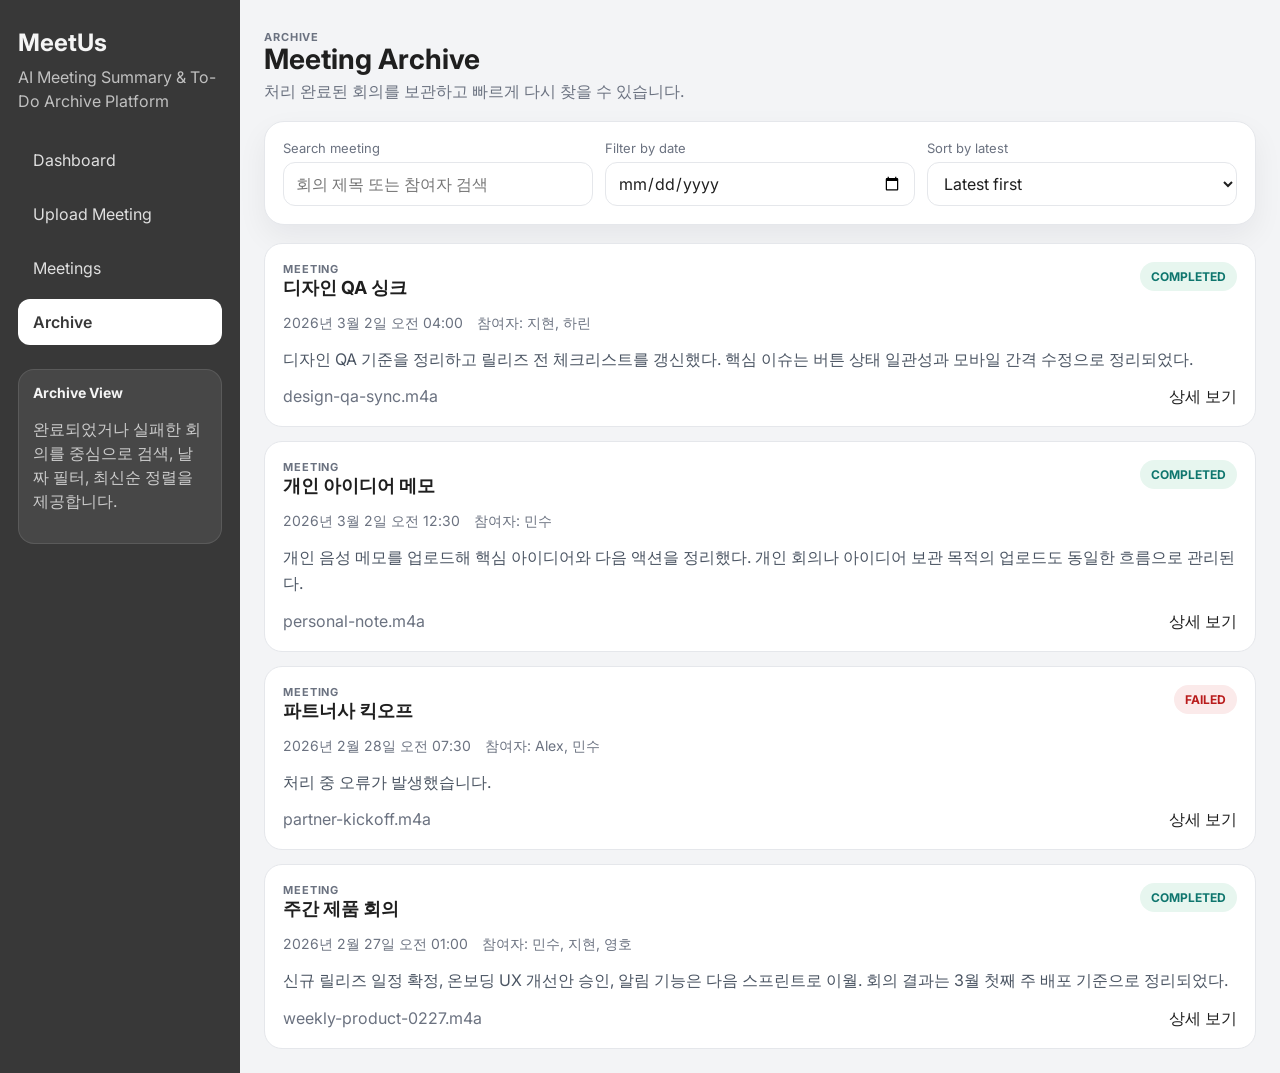
==== frontend/archive.html @ 0cb3de85 "중간 저장" ====
<!doctype html>
<html lang="ko">
  <head>
    <meta charset="UTF-8" />
    <meta name="viewport" content="width=device-width, initial-scale=1.0" />
    <title>MeetUs - Archive</title>
    <link rel="preconnect" href="https://fonts.googleapis.com" />
    <link rel="preconnect" href="https://fonts.gstatic.com" crossorigin />
    <link href="https://fonts.googleapis.com/css2?family=Inter:wght@400;500;600;700&display=swap" rel="stylesheet" />
    <link rel="stylesheet" href="./assets/styles.css" />
  </head>
  <body>
    <main class="app-shell">
      <aside class="sidebar">
        <div class="brand-block">
          <h1>MeetUs</h1>
          <p>AI Meeting Summary &amp; To-Do Archive Platform</p>
        </div>
        <nav class="nav-group">
          <a class="nav-item" href="./dashboard.html">Dashboard</a>
          <a class="nav-item" href="./upload.html">Upload Meeting</a>
          <a class="nav-item" href="./index.html">Meetings</a>
          <a class="nav-item active" href="./archive.html">Archive</a>
        </nav>
        <div class="sidebar-card">
          <h3>Archive View</h3>
          <p>완료되었거나 실패한 회의를 중심으로 검색, 날짜 필터, 최신순 정렬을 제공합니다.</p>
        </div>
      </aside>

      <section class="content-shell">
        <header class="topbar">
          <div class="page-title">
            <p class="eyebrow">Archive</p>
            <h2>Meeting Archive</h2>
            <p>처리 완료된 회의를 보관하고 빠르게 다시 찾을 수 있습니다.</p>
          </div>
        </header>

        <section class="card">
          <div class="filters">
            <div class="field">
              <label for="search-input">Search meeting</label>
              <input id="search-input" type="search" placeholder="회의 제목 또는 참여자 검색" />
            </div>
            <div class="field">
              <label for="date-filter">Filter by date</label>
              <input id="date-filter" type="date" />
            </div>
            <div class="field">
              <label for="sort-filter">Sort by latest</label>
              <select id="sort-filter">
                <option value="date-desc">Latest first</option>
                <option value="date-asc">Oldest first</option>
              </select>
            </div>
          </div>
        </section>

        <section id="archive-list" class="meeting-list"></section>
        <p id="empty-state" class="empty-state hidden">Archive에 표시할 회의가 없습니다.</p>
      </section>
    </main>

    <script type="module" src="./pages/archivePage.js"></script>
  </body>
</html>
---- frontend/assets/styles.css ----
:root {
  --bg: #f3f4f6;
  --surface: #ffffff;
  --surface-subtle: #f8f8f8;
  --text: #f5f5f5;
  --text-strong: #1f1f1f;
  --text-muted: #6b7280;
  --line: #e5e7eb;
  --brand: #383838;
  --brand-soft: #525252;
  --shadow: 0 12px 30px rgba(17, 24, 39, 0.06);
}

* {
  box-sizing: border-box;
}

html,
body {
  margin: 0;
  min-height: 100%;
  background: var(--bg);
  color: var(--text-strong);
  font-family: Inter, sans-serif;
}

a {
  color: inherit;
  text-decoration: none;
}

button,
input,
select {
  font: inherit;
}

.app-shell {
  display: grid;
  grid-template-columns: 240px minmax(0, 1fr);
  min-height: 100vh;
}

.sidebar {
  background: var(--brand);
  color: var(--text);
  padding: 28px 18px;
  display: flex;
  flex-direction: column;
  gap: 24px;
}

.brand-block h1 {
  margin: 0;
  font-size: 24px;
  font-weight: 700;
}

.brand-block p {
  margin: 8px 0 0;
  color: rgba(245, 245, 245, 0.72);
  line-height: 1.5;
}

.nav-group {
  display: grid;
  gap: 8px;
}

.nav-item {
  display: flex;
  align-items: center;
  gap: 10px;
  padding: 12px 14px;
  border-radius: 12px;
  color: rgba(255, 255, 255, 0.84);
  border: 1px solid transparent;
}

.nav-item:hover {
  background: rgba(255, 255, 255, 0.08);
}

.nav-item.active {
  background: #ffffff;
  color: var(--brand);
  font-weight: 600;
}

.sidebar-card {
  padding: 14px;
  border-radius: 16px;
  background: rgba(255, 255, 255, 0.08);
  border: 1px solid rgba(255, 255, 255, 0.1);
}

.sidebar-card h3 {
  margin: 0 0 8px;
  font-size: 14px;
}

.sidebar-card p,
.sidebar-card li {
  color: rgba(255, 255, 255, 0.72);
  line-height: 1.5;
}

.sidebar-card ul {
  margin: 0;
  padding-left: 18px;
}

.content-shell {
  display: grid;
  gap: 18px;
  padding: 24px;
}

.topbar {
  display: flex;
  align-items: center;
  justify-content: space-between;
  gap: 12px;
}

.page-title h2 {
  margin: 0;
  font-size: 28px;
  line-height: 1.1;
}

.page-title p {
  margin: 6px 0 0;
  color: var(--text-muted);
}

.topbar-actions {
  display: flex;
  align-items: center;
  gap: 10px;
}

.btn {
  border: 1px solid var(--line);
  background: var(--surface);
  color: var(--text-strong);
  border-radius: 12px;
  padding: 10px 14px;
  cursor: pointer;
}

.btn:hover {
  border-color: #d1d5db;
}

.btn-primary {
  background: var(--brand);
  color: #ffffff;
  border-color: var(--brand);
}

.btn-primary:hover {
  background: var(--brand-soft);
}

.grid-two {
  display: grid;
  grid-template-columns: 1.2fr 0.8fr;
  gap: 18px;
}

.grid-three {
  display: grid;
  grid-template-columns: repeat(3, minmax(0, 1fr));
  gap: 18px;
}

.card {
  background: var(--surface);
  border: 1px solid var(--line);
  border-radius: 20px;
  box-shadow: var(--shadow);
  padding: 18px;
}

.card-head {
  display: flex;
  align-items: center;
  justify-content: space-between;
  gap: 12px;
  margin-bottom: 16px;
}

.card-head h3 {
  margin: 0;
  font-size: 18px;
}

.card-head p {
  margin: 4px 0 0;
  color: var(--text-muted);
}

.eyebrow {
  margin: 0 0 6px;
  color: var(--text-muted);
  font-size: 11px;
  font-weight: 700;
  letter-spacing: 0.08em;
  text-transform: uppercase;
}

.metrics-grid {
  display: grid;
  grid-template-columns: repeat(4, minmax(0, 1fr));
  gap: 12px;
}

.metric-card {
  background: var(--surface);
  border: 1px solid var(--line);
  border-radius: 18px;
  padding: 16px;
}

.metric-card strong {
  display: block;
  margin-top: 10px;
  font-size: 28px;
}

.muted {
  color: var(--text-muted);
}

.filters {
  display: flex;
  gap: 12px;
  flex-wrap: wrap;
}

.field {
  display: grid;
  gap: 6px;
  min-width: 0;
  flex: 1 1 0;
}

.field label {
  color: var(--text-muted);
  font-size: 13px;
}

.field input,
.field select {
  min-height: 44px;
  border: 1px solid var(--line);
  border-radius: 12px;
  background: var(--surface);
  padding: 10px 12px;
  color: var(--text-strong);
}

.meeting-list {
  display: grid;
  gap: 14px;
}

.meeting-card {
  display: grid;
  gap: 14px;
  padding: 18px;
  border: 1px solid var(--line);
  border-radius: 18px;
  background: var(--surface);
}

.meeting-card-head,
.meeting-card-foot,
.todo-item-head {
  display: flex;
  justify-content: space-between;
  align-items: flex-start;
  gap: 12px;
}

.meeting-card h3,
.meeting-card h4,
.todo-item h4 {
  margin: 0;
  font-size: 18px;
}

.meeting-card p {
  margin: 0;
}

.meeting-card-meta {
  display: flex;
  flex-wrap: wrap;
  gap: 14px;
  color: var(--text-muted);
  font-size: 14px;
}

.meeting-card-summary {
  line-height: 1.6;
  color: #4b5563;
  margin: 0;
}

.badge {
  display: inline-flex;
  align-items: center;
  border-radius: 999px;
  padding: 6px 10px;
  font-size: 12px;
  font-weight: 700;
  border: 1px solid transparent;
}

.stage-UPLOADED {
  background: #eceff3;
  color: #4b5563;
}

.stage-TRANSCRIBING {
  background: #eceff9;
  color: #334155;
}

.stage-SUMMARIZING {
  background: #f3efe8;
  color: #92400e;
}

.stage-COMPLETED {
  background: #e7f6ef;
  color: #0f766e;
}

.stage-FAILED {
  background: #fbeaea;
  color: #b91c1c;
}

.upload-zone {
  border: 1px dashed #c4c8cf;
  border-radius: 20px;
  background: var(--surface-subtle);
  padding: 24px;
}

.upload-zone.dragover {
  background: #eceff3;
}

.upload-form {
  display: grid;
  gap: 12px;
}

.upload-drop {
  margin-top: 12px;
  padding: 22px;
  border-radius: 16px;
  border: 1px solid var(--line);
  background: var(--surface);
  text-align: center;
}

.upload-actions,
.progress-meta,
.inline-actions {
  display: flex;
  gap: 10px;
  align-items: center;
}

.upload-actions {
  justify-content: center;
  margin-top: 12px;
}

.upload-progress {
  margin-top: 14px;
  padding: 16px;
  border: 1px solid var(--line);
  border-radius: 16px;
  background: var(--surface);
}

.progress-meta {
  justify-content: space-between;
}

.progress-wrap {
  width: 100%;
  height: 8px;
  margin-top: 10px;
  border-radius: 999px;
  background: #e5e7eb;
  overflow: hidden;
}

.progress-bar {
  height: 100%;
  width: 0;
  background: var(--brand);
  transition: width 0.2s ease;
}

.detail-layout {
  display: grid;
  grid-template-columns: 1.1fr 0.9fr;
  gap: 18px;
}

.transcript-box {
  display: grid;
  gap: 12px;
}

.transcript-item {
  border: 1px solid var(--line);
  border-radius: 16px;
  padding: 14px;
  background: var(--surface-subtle);
}

.transcript-item strong {
  display: block;
  margin-bottom: 8px;
  font-size: 14px;
}

.transcript-item p {
  margin: 0;
  line-height: 1.7;
  color: #4b5563;
}

.todo-group {
  display: grid;
  gap: 14px;
}

.todo-group-card {
  border: 1px solid var(--line);
  border-radius: 18px;
  padding: 14px;
  background: var(--surface-subtle);
}

.todo-group-card h4 {
  margin: 0 0 12px;
  font-size: 16px;
}

.todo-list {
  display: grid;
  gap: 10px;
}

.todo-item {
  border: 1px solid var(--line);
  border-radius: 14px;
  padding: 12px;
  background: var(--surface);
}

.todo-item p {
  margin: 8px 0 0;
  line-height: 1.6;
}

.summary-box {
  line-height: 1.7;
  color: #4b5563;
  white-space: pre-wrap;
}

.summary-actions {
  display: flex;
  gap: 10px;
  margin-top: 14px;
}

.empty-state {
  padding: 28px;
  border-radius: 16px;
  border: 1px dashed var(--line);
  background: var(--surface-subtle);
  text-align: center;
  color: var(--text-muted);
}

.hidden {
  display: none;
}

.mobile-topbar,
.mobile-overlay {
  display: none;
}

@media (max-width: 1080px) {
  .app-shell {
    grid-template-columns: 1fr;
  }

  .sidebar {
    min-height: auto;
    gap: 18px;
  }

  .grid-two,
  .grid-three,
  .detail-layout {
    grid-template-columns: 1fr;
  }

  .metrics-grid {
    grid-template-columns: repeat(2, minmax(0, 1fr));
  }
}

@media (max-width: 640px) {
  .content-shell {
    padding: 16px;
  }

  .topbar,
  .meeting-card-head,
  .meeting-card-foot,
  .summary-actions,
  .card-head {
    flex-direction: column;
    align-items: flex-start;
  }

  .metrics-grid {
    grid-template-columns: 1fr;
  }

  .upload-actions,
  .inline-actions {
    width: 100%;
    flex-direction: column;
  }

  .upload-actions .btn,
  .inline-actions .btn,
  .topbar-actions .btn {
    width: 100%;
  }
}
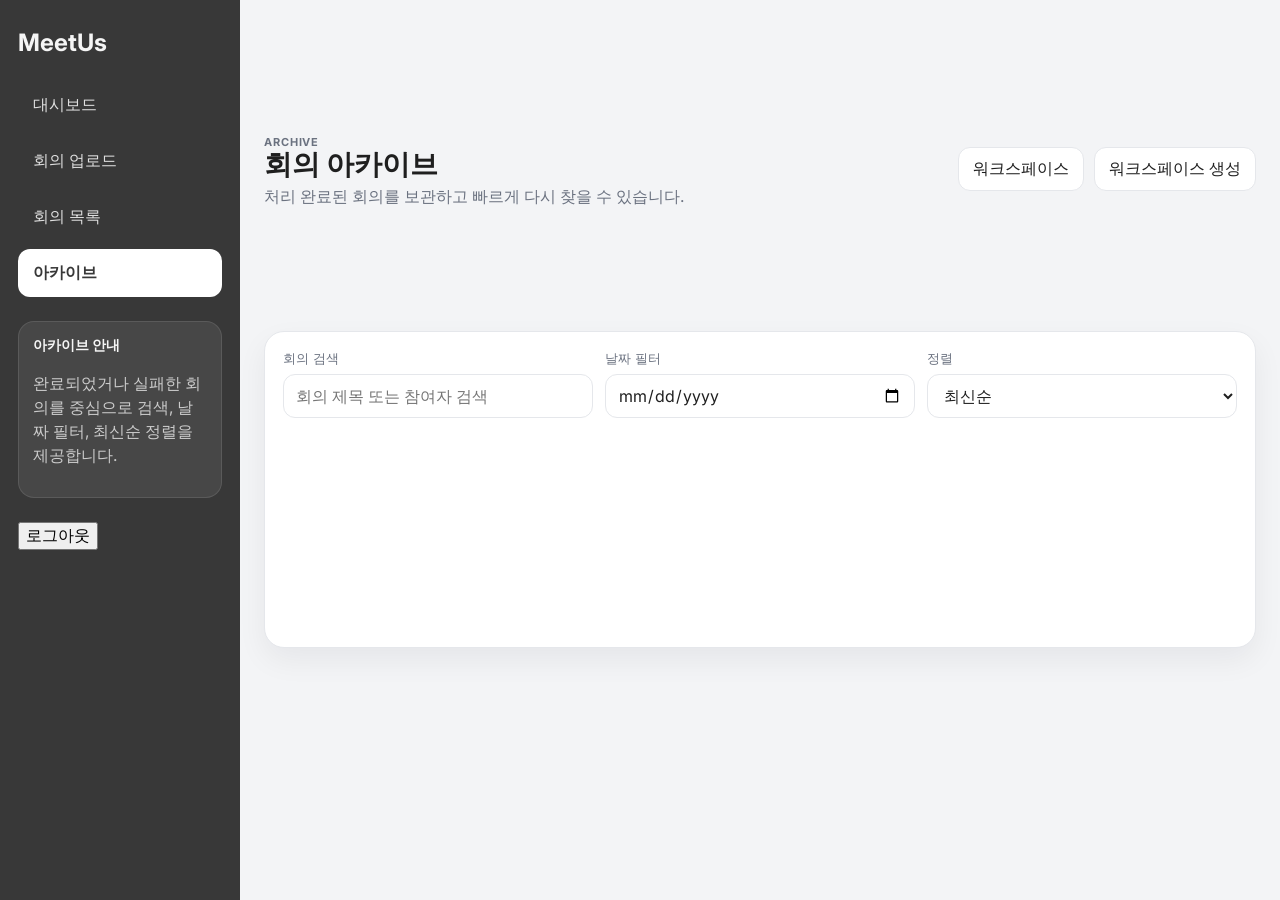
==== commit 4443d7d7: "프론트 수정" ====
--- a/frontend/archive.html
+++ b/frontend/archive.html
@@ -3,7 +3,7 @@
   <head>
     <meta charset="UTF-8" />
     <meta name="viewport" content="width=device-width, initial-scale=1.0" />
-    <title>MeetUs - Archive</title>
+    <title>MeetUs - 아카이브</title>
     <link rel="preconnect" href="https://fonts.googleapis.com" />
     <link rel="preconnect" href="https://fonts.gstatic.com" crossorigin />
     <link href="https://fonts.googleapis.com/css2?family=Inter:wght@400;500;600;700&display=swap" rel="stylesheet" />
@@ -14,17 +14,19 @@
       <aside class="sidebar">
         <div class="brand-block">
           <h1>MeetUs</h1>
-          <p>AI Meeting Summary &amp; To-Do Archive Platform</p>
         </div>
         <nav class="nav-group">
-          <a class="nav-item" href="./dashboard.html">Dashboard</a>
-          <a class="nav-item" href="./upload.html">Upload Meeting</a>
-          <a class="nav-item" href="./index.html">Meetings</a>
-          <a class="nav-item active" href="./archive.html">Archive</a>
+          <a class="nav-item" href="./dashboard.html">대시보드</a>
+          <a class="nav-item" href="./upload.html">회의 업로드</a>
+          <a class="nav-item" href="./index.html">회의 목록</a>
+          <a class="nav-item active" href="./archive.html">아카이브</a>
         </nav>
         <div class="sidebar-card">
-          <h3>Archive View</h3>
+          <h3>아카이브 안내</h3>
           <p>완료되었거나 실패한 회의를 중심으로 검색, 날짜 필터, 최신순 정렬을 제공합니다.</p>
+        </div>
+        <div class="sidebar-footer">
+          <button id="logout-btn" class="sidebar-logout-btn" type="button">로그아웃</button>
         </div>
       </aside>
 
@@ -32,36 +34,44 @@
         <header class="topbar">
           <div class="page-title">
             <p class="eyebrow">Archive</p>
-            <h2>Meeting Archive</h2>
+            <h2>회의 아카이브</h2>
             <p>처리 완료된 회의를 보관하고 빠르게 다시 찾을 수 있습니다.</p>
+          </div>
+          <div class="topbar-actions">
+            <span id="current-workspace" class="muted"></span>
+            <span id="current-user" class="muted"></span>
+            <a class="btn" href="./workspaces.html">워크스페이스</a>
+            <a class="btn" href="./workspaces.html?modal=create">워크스페이스 생성</a>
           </div>
         </header>
 
         <section class="card">
           <div class="filters">
             <div class="field">
-              <label for="search-input">Search meeting</label>
+              <label for="search-input">회의 검색</label>
               <input id="search-input" type="search" placeholder="회의 제목 또는 참여자 검색" />
             </div>
             <div class="field">
-              <label for="date-filter">Filter by date</label>
+              <label for="date-filter">날짜 필터</label>
               <input id="date-filter" type="date" />
             </div>
             <div class="field">
-              <label for="sort-filter">Sort by latest</label>
+              <label for="sort-filter">정렬</label>
               <select id="sort-filter">
-                <option value="date-desc">Latest first</option>
-                <option value="date-asc">Oldest first</option>
+                <option value="date-desc">최신순</option>
+                <option value="date-asc">오래된순</option>
               </select>
             </div>
           </div>
         </section>
 
         <section id="archive-list" class="meeting-list"></section>
+        <div id="archive-pagination" class="pagination hidden"></div>
         <p id="empty-state" class="empty-state hidden">Archive에 표시할 회의가 없습니다.</p>
       </section>
     </main>
 
+    <script src="./runtime-config.js"></script>
     <script type="module" src="./pages/archivePage.js"></script>
   </body>
 </html>
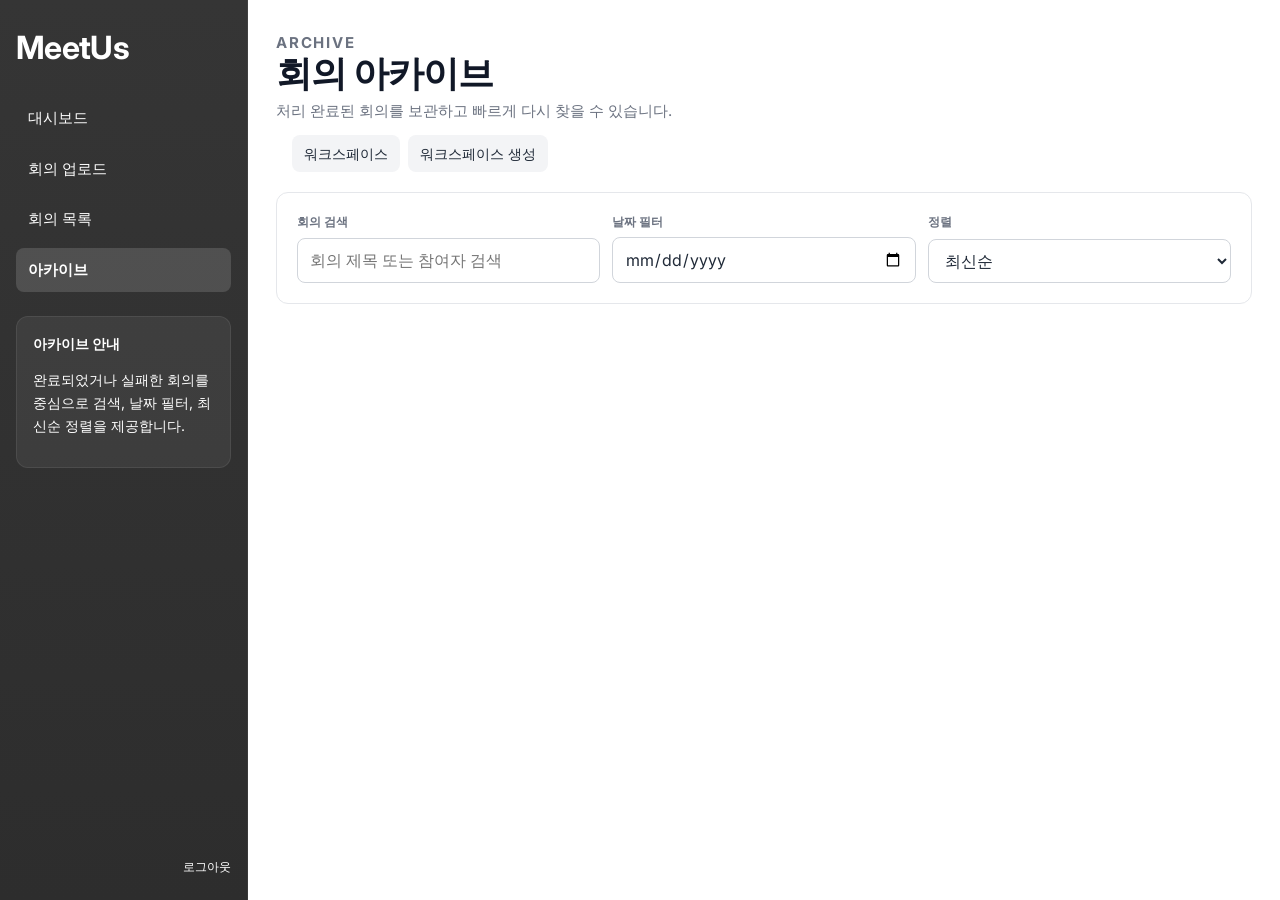
==== commit 7e2962c4: "프론트" ====
--- a/frontend/archive.html
+++ b/frontend/archive.html
@@ -71,6 +71,7 @@
       </section>
     </main>
 
+    <script src="./mobile-nav.js"></script>
     <script src="./runtime-config.js"></script>
     <script type="module" src="./pages/archivePage.js"></script>
   </body>
--- a/frontend/assets/styles.css
+++ b/frontend/assets/styles.css
@@ -1,14 +1,33 @@
 :root {
-  --bg: #f3f4f6;
+  --bg: #ffffff;
+  --bg-elevated: #ffffff;
+  --sidebar-bg: #2f2f2f;
   --surface: #ffffff;
-  --surface-subtle: #f8f8f8;
-  --text: #f5f5f5;
-  --text-strong: #1f1f1f;
+  --surface-strong: #ffffff;
+  --surface-subtle: #f3f4f6;
+  --surface-hover: #eceef2;
+  --text: #1f2937;
+  --text-strong: #111827;
   --text-muted: #6b7280;
   --line: #e5e7eb;
-  --brand: #383838;
-  --brand-soft: #525252;
-  --shadow: 0 12px 30px rgba(17, 24, 39, 0.06);
+  --line-soft: #d1d5db;
+  --accent: #8fb6ff;
+  --accent-soft: rgba(143, 182, 255, 0.16);
+  --danger: #ff8b8b;
+  --danger-soft: rgba(255, 139, 139, 0.14);
+  --shadow: none;
+  --space-1: 4px;
+  --space-2: 8px;
+  --space-3: 12px;
+  --space-4: 16px;
+  --space-5: 20px;
+  --space-6: 24px;
+  --space-7: 28px;
+  --radius-sm: 8px;
+  --radius-md: 10px;
+  --radius-lg: 12px;
+  --sidebar-width: 248px;
+  --transition: 160ms ease;
 }
 
 * {
@@ -20,8 +39,12 @@
   margin: 0;
   min-height: 100%;
   background: var(--bg);
-  color: var(--text-strong);
+  color: var(--text);
   font-family: Inter, sans-serif;
+}
+
+body {
+  line-height: 1.5;
 }
 
 a {
@@ -36,45 +59,81 @@
 }
 
 .app-shell {
-  display: grid;
-  grid-template-columns: 240px minmax(0, 1fr);
   min-height: 100vh;
 }
 
+.auth-shell {
+  min-height: 100vh;
+  display: grid;
+  grid-template-columns: minmax(0, 1.05fr) minmax(420px, 0.95fr);
+  background: #ffffff;
+}
+
 .sidebar {
-  background: var(--brand);
+  position: fixed;
+  inset: 0 auto 0 0;
+  width: var(--sidebar-width);
+  overflow-y: auto;
+  background: linear-gradient(180deg, #353535 0%, #2d2d2d 100%);
   color: var(--text);
-  padding: 28px 18px;
+  padding: var(--space-6) var(--space-4);
   display: flex;
   flex-direction: column;
-  gap: 24px;
+  gap: var(--space-6);
+  border-right: 1px solid rgba(255, 255, 255, 0.06);
+}
+
+.sidebar-footer {
+  margin-top: auto;
+  display: flex;
+  justify-content: flex-end;
+  padding-top: var(--space-2);
+}
+
+.sidebar-logout-btn {
+  border: 0;
+  background: transparent;
+  color: #ffffff;
+  font-size: 12px;
+  font-weight: 500;
+  padding: 0;
+  cursor: pointer;
+  transition: opacity var(--transition);
+}
+
+.sidebar-logout-btn:hover {
+  opacity: 0.72;
 }
 
 .brand-block h1 {
   margin: 0;
-  font-size: 24px;
+  font-size: 32px;
   font-weight: 700;
+  letter-spacing: -0.02em;
+  color: #ffffff;
 }
 
 .brand-block p {
-  margin: 8px 0 0;
-  color: rgba(245, 245, 245, 0.72);
-  line-height: 1.5;
+  margin: var(--space-2) 0 0;
+  color: #ffffff;
+  line-height: 1.55;
+  font-size: 16px;
 }
 
 .nav-group {
   display: grid;
-  gap: 8px;
+  gap: 6px;
 }
 
 .nav-item {
   display: flex;
   align-items: center;
-  gap: 10px;
-  padding: 12px 14px;
-  border-radius: 12px;
-  color: rgba(255, 255, 255, 0.84);
-  border: 1px solid transparent;
+  gap: var(--space-2);
+  padding: 11px 12px;
+  border-radius: var(--radius-sm);
+  color: #ffffff;
+  font-size: 15px;
+  transition: background-color var(--transition), color var(--transition);
 }
 
 .nav-item:hover {
@@ -82,27 +141,29 @@
 }
 
 .nav-item.active {
-  background: #ffffff;
-  color: var(--brand);
+  background: rgba(255, 255, 255, 0.14);
+  color: #ffffff;
   font-weight: 600;
 }
 
 .sidebar-card {
-  padding: 14px;
-  border-radius: 16px;
-  background: rgba(255, 255, 255, 0.08);
-  border: 1px solid rgba(255, 255, 255, 0.1);
+  padding: var(--space-4);
+  border-radius: var(--radius-lg);
+  background: rgba(255, 255, 255, 0.06);
+  border: 1px solid rgba(255, 255, 255, 0.08);
 }
 
 .sidebar-card h3 {
-  margin: 0 0 8px;
+  margin: 0 0 var(--space-2);
   font-size: 14px;
+  color: #ffffff;
 }
 
 .sidebar-card p,
 .sidebar-card li {
-  color: rgba(255, 255, 255, 0.72);
-  line-height: 1.5;
+  color: #ffffff;
+  line-height: 1.65;
+  font-size: 14px;
 }
 
 .sidebar-card ul {
@@ -111,131 +172,199 @@
 }
 
 .content-shell {
-  display: grid;
-  gap: 18px;
-  padding: 24px;
+  min-height: 100vh;
+  margin-left: var(--sidebar-width);
+  width: calc(100% - var(--sidebar-width));
+  padding: var(--space-6) var(--space-7) var(--space-7);
+  display: grid;
+  align-content: start;
+  gap: var(--space-5);
+  background: #ffffff;
+}
+
+.dashboard-shell {
+  padding-top: 18px;
 }
 
 .topbar {
+  display: grid;
+  gap: var(--space-3);
+}
+
+.page-title h2 {
+  margin: 0;
+  color: var(--text-strong);
+  font-size: 36px;
+  line-height: 1.05;
+  letter-spacing: -0.03em;
+}
+
+.page-title p {
+  margin: var(--space-2) 0 0;
+  color: var(--text-muted);
+  font-size: 15px;
+}
+
+.topbar-actions {
   display: flex;
   align-items: center;
-  justify-content: space-between;
-  gap: 12px;
-}
-
-.page-title h2 {
-  margin: 0;
-  font-size: 28px;
-  line-height: 1.1;
-}
-
-.page-title p {
-  margin: 6px 0 0;
+  flex-wrap: wrap;
+  gap: var(--space-2);
+}
+
+.muted {
   color: var(--text-muted);
 }
 
-.topbar-actions {
-  display: flex;
+.eyebrow {
+  margin: 0 0 6px;
+  color: #64748b;
+  font-size: 11px;
+  font-weight: 700;
+  letter-spacing: 0.12em;
+  text-transform: uppercase;
+}
+
+.btn {
+  display: inline-flex;
   align-items: center;
-  gap: 10px;
-}
-
-.btn {
-  border: 1px solid var(--line);
-  background: var(--surface);
-  color: var(--text-strong);
-  border-radius: 12px;
-  padding: 10px 14px;
+  justify-content: center;
+  min-height: 36px;
+  padding: 8px 12px;
+  border: 0;
+  border-radius: var(--radius-sm);
+  background: var(--surface-subtle);
+  color: var(--text);
+  font-size: 14px;
+  font-weight: 500;
   cursor: pointer;
+  transition: background-color var(--transition), color var(--transition), opacity var(--transition);
 }
 
 .btn:hover {
-  border-color: #d1d5db;
+  background: var(--surface-hover);
+}
+
+.btn:disabled {
+  opacity: 0.48;
+  cursor: not-allowed;
 }
 
 .btn-primary {
-  background: var(--brand);
-  color: #ffffff;
-  border-color: var(--brand);
+  background: var(--text-strong);
+  color: #ffffff;
 }
 
 .btn-primary:hover {
-  background: var(--brand-soft);
-}
-
-.grid-two {
-  display: grid;
-  grid-template-columns: 1.2fr 0.8fr;
-  gap: 18px;
-}
-
-.grid-three {
-  display: grid;
-  grid-template-columns: repeat(3, minmax(0, 1fr));
-  gap: 18px;
-}
-
-.card {
+  background: #383838;
+}
+
+.btn-danger {
+  background: var(--danger-soft);
+  color: #ffd0d0;
+}
+
+.btn-danger:hover {
+  background: rgba(255, 139, 139, 0.22);
+}
+
+.link {
+  color: #383838;
+  font-size: 14px;
+  font-weight: 600;
+}
+
+.link:hover {
+  color: #111827;
+}
+
+.card,
+.metric-card,
+.meeting-card {
   background: var(--surface);
   border: 1px solid var(--line);
-  border-radius: 20px;
-  box-shadow: var(--shadow);
-  padding: 18px;
+  border-radius: var(--radius-lg);
+  box-shadow: none;
+}
+
+.card {
+  padding: var(--space-5);
+}
+
+.metric-card {
+  padding: var(--space-4);
+}
+
+.meeting-card {
+  display: grid;
+  gap: var(--space-4);
+  padding: var(--space-5);
+}
+
+.card-head,
+.meeting-card-head,
+.meeting-card-foot,
+.todo-item-head,
+.transcript-item-head,
+.todo-group-title {
+  display: flex;
+  justify-content: space-between;
+  align-items: flex-start;
+  gap: var(--space-3);
 }
 
 .card-head {
-  display: flex;
-  align-items: center;
-  justify-content: space-between;
-  gap: 12px;
-  margin-bottom: 16px;
-}
-
-.card-head h3 {
-  margin: 0;
-  font-size: 18px;
-}
-
-.card-head p {
-  margin: 4px 0 0;
+  margin-bottom: var(--space-4);
+}
+
+.card-head h3,
+.meeting-card h3,
+.meeting-card h4,
+.todo-item h4,
+.todo-group-card h4 {
+  margin: 0;
+  font-size: 19px;
+  color: var(--text-strong);
+  letter-spacing: -0.02em;
+}
+
+.card-head p,
+.meeting-card p,
+.summary-box,
+.transcript-item p,
+.todo-item p {
   color: var(--text-muted);
 }
 
-.eyebrow {
-  margin: 0 0 6px;
-  color: var(--text-muted);
-  font-size: 11px;
-  font-weight: 700;
-  letter-spacing: 0.08em;
-  text-transform: uppercase;
+.grid-two {
+  display: grid;
+  grid-template-columns: 1.18fr 0.82fr;
+  gap: var(--space-5);
+}
+
+.grid-three {
+  display: grid;
+  grid-template-columns: repeat(3, minmax(0, 1fr));
+  gap: var(--space-5);
 }
 
 .metrics-grid {
   display: grid;
   grid-template-columns: repeat(4, minmax(0, 1fr));
-  gap: 12px;
-}
-
-.metric-card {
-  background: var(--surface);
-  border: 1px solid var(--line);
-  border-radius: 18px;
-  padding: 16px;
+  gap: var(--space-4);
 }
 
 .metric-card strong {
   display: block;
-  margin-top: 10px;
-  font-size: 28px;
-}
-
-.muted {
-  color: var(--text-muted);
+  margin-top: var(--space-3);
+  color: var(--text-strong);
+  font-size: 30px;
+  line-height: 1;
 }
 
 .filters {
   display: flex;
-  gap: 12px;
+  gap: var(--space-3);
   flex-wrap: wrap;
 }
 
@@ -246,96 +375,91 @@
   flex: 1 1 0;
 }
 
-.field label {
+.field label,
+.field span {
+  color: var(--text-muted);
+  font-size: 12px;
+  font-weight: 600;
+}
+
+.field input,
+.field select {
+  min-height: 40px;
+  border: 1px solid var(--line-soft);
+  border-radius: var(--radius-sm);
+  background: var(--surface-strong);
+  padding: 9px 12px;
+  color: var(--text);
+  outline: none;
+  transition: border-color var(--transition), background-color var(--transition);
+}
+
+.field input:focus,
+.field select:focus {
+  border-color: var(--accent);
+  background: #ffffff;
+}
+
+.meeting-list,
+.workspace-list,
+.todo-group,
+.todo-list,
+.transcript-box,
+.workspace-side-stack {
+  display: grid;
+  gap: var(--space-4);
+}
+
+.pagination {
+  display: flex;
+  align-items: center;
+  justify-content: center;
+  flex-wrap: wrap;
+  gap: var(--space-2);
+}
+
+.meeting-card-meta {
+  display: flex;
+  flex-wrap: wrap;
+  gap: var(--space-3);
   color: var(--text-muted);
   font-size: 13px;
 }
 
-.field input,
-.field select {
-  min-height: 44px;
-  border: 1px solid var(--line);
-  border-radius: 12px;
-  background: var(--surface);
-  padding: 10px 12px;
-  color: var(--text-strong);
-}
-
-.meeting-list {
-  display: grid;
-  gap: 14px;
-}
-
-.meeting-card {
-  display: grid;
-  gap: 14px;
-  padding: 18px;
-  border: 1px solid var(--line);
-  border-radius: 18px;
-  background: var(--surface);
-}
-
-.meeting-card-head,
-.meeting-card-foot,
-.todo-item-head {
-  display: flex;
-  justify-content: space-between;
-  align-items: flex-start;
-  gap: 12px;
-}
-
-.meeting-card h3,
-.meeting-card h4,
-.todo-item h4 {
-  margin: 0;
-  font-size: 18px;
-}
-
-.meeting-card p {
-  margin: 0;
-}
-
-.meeting-card-meta {
-  display: flex;
-  flex-wrap: wrap;
-  gap: 14px;
+.meeting-card-summary {
+  margin: 0;
+  line-height: 1.6;
   color: var(--text-muted);
-  font-size: 14px;
-}
-
-.meeting-card-summary {
-  line-height: 1.6;
-  color: #4b5563;
-  margin: 0;
 }
 
 .badge {
   display: inline-flex;
   align-items: center;
-  border-radius: 999px;
-  padding: 6px 10px;
-  font-size: 12px;
+  border-radius: 6px;
+  padding: 4px 8px;
+  font-size: 11px;
   font-weight: 700;
-  border: 1px solid transparent;
+  line-height: 1;
+  letter-spacing: 0.04em;
 }
 
 .stage-UPLOADED {
-  background: #eceff3;
-  color: #4b5563;
+  background: #eef2f7;
+  color: #475569;
 }
 
 .stage-TRANSCRIBING {
-  background: #eceff9;
-  color: #334155;
+  background: #e8f0ff;
+  color: #365da8;
 }
 
 .stage-SUMMARIZING {
-  background: #f3efe8;
-  color: #92400e;
+  background: #fff4df;
+  color: #9a6700;
 }
 
 .stage-COMPLETED {
-  background: #e7f6ef;
+  background: #eaf8f1;
   color: #0f766e;
 }
 
@@ -344,50 +468,71 @@
   color: #b91c1c;
 }
 
+.card.stage-UPLOADED,
+.card.stage-TRANSCRIBING,
+.card.stage-SUMMARIZING,
+.card.stage-COMPLETED,
+.card.stage-FAILED {
+  border-color: transparent;
+}
+
 .upload-zone {
-  border: 1px dashed #c4c8cf;
-  border-radius: 20px;
-  background: var(--surface-subtle);
-  padding: 24px;
-}
-
-.upload-zone.dragover {
-  background: #eceff3;
+  border: 1px solid var(--line);
+  border-radius: var(--radius-lg);
+  background: var(--surface);
+  padding: var(--space-5);
+  box-shadow: var(--shadow);
+}
+
+.upload-zone.dragover,
+.upload-drop:hover {
+  background: #f8fafc;
+}
+
+.upload-header h3 {
+  margin: 0;
+  color: var(--text-strong);
+  font-size: 28px;
+  letter-spacing: -0.02em;
 }
 
 .upload-form {
   display: grid;
-  gap: 12px;
+  gap: var(--space-3);
+  margin-top: var(--space-4);
 }
 
 .upload-drop {
-  margin-top: 12px;
-  padding: 22px;
-  border-radius: 16px;
-  border: 1px solid var(--line);
-  background: var(--surface);
+  margin-top: var(--space-4);
+  padding: var(--space-6);
+  border-radius: var(--radius-md);
+  border: 1px dashed var(--line-soft);
+  background: var(--surface-strong);
   text-align: center;
+  transition: background-color var(--transition), border-color var(--transition);
 }
 
 .upload-actions,
 .progress-meta,
-.inline-actions {
-  display: flex;
-  gap: 10px;
+.inline-actions,
+.summary-actions,
+.workspace-actions {
+  display: flex;
+  gap: var(--space-2);
   align-items: center;
 }
 
 .upload-actions {
   justify-content: center;
-  margin-top: 12px;
+  margin-top: var(--space-4);
 }
 
 .upload-progress {
-  margin-top: 14px;
-  padding: 16px;
+  margin-top: var(--space-4);
+  padding: var(--space-4);
   border: 1px solid var(--line);
-  border-radius: 16px;
-  background: var(--surface);
+  border-radius: var(--radius-md);
+  background: var(--surface-strong);
 }
 
 .progress-meta {
@@ -396,8 +541,8 @@
 
 .progress-wrap {
   width: 100%;
-  height: 8px;
-  margin-top: 10px;
+  height: 6px;
+  margin-top: var(--space-3);
   border-radius: 999px;
   background: #e5e7eb;
   overflow: hidden;
@@ -406,118 +551,288 @@
 .progress-bar {
   height: 100%;
   width: 0;
-  background: var(--brand);
+  background: var(--accent);
   transition: width 0.2s ease;
 }
 
+.detail-layout,
+.workspace-grid {
+  display: grid;
+  gap: var(--space-5);
+}
+
 .detail-layout {
-  display: grid;
   grid-template-columns: 1.1fr 0.9fr;
-  gap: 18px;
-}
-
-.transcript-box {
-  display: grid;
-  gap: 12px;
-}
-
-.transcript-item {
-  border: 1px solid var(--line);
-  border-radius: 16px;
-  padding: 14px;
-  background: var(--surface-subtle);
-}
-
-.transcript-item strong {
-  display: block;
-  margin-bottom: 8px;
-  font-size: 14px;
-}
-
-.transcript-item p {
-  margin: 0;
-  line-height: 1.7;
-  color: #4b5563;
-}
-
-.todo-group {
-  display: grid;
-  gap: 14px;
-}
-
-.todo-group-card {
-  border: 1px solid var(--line);
-  border-radius: 18px;
-  padding: 14px;
-  background: var(--surface-subtle);
-}
-
-.todo-group-card h4 {
-  margin: 0 0 12px;
-  font-size: 16px;
-}
-
-.todo-list {
-  display: grid;
-  gap: 10px;
-}
-
+}
+
+.workspace-grid {
+  grid-template-columns: minmax(0, 1fr) 320px;
+}
+
+.transcript-item,
+.todo-group-card,
 .todo-item {
   border: 1px solid var(--line);
-  border-radius: 14px;
-  padding: 12px;
-  background: var(--surface);
+  background: var(--surface-strong);
+}
+
+.transcript-item {
+  border-radius: var(--radius-md);
+  padding: var(--space-4);
+}
+
+.transcript-item strong {
+  color: var(--text-strong);
+  font-size: 14px;
+}
+
+.transcript-item p {
+  margin: 0;
+  line-height: 1.7;
+}
+
+.todo-group-card {
+  border-radius: var(--radius-md);
+  padding: var(--space-4);
+}
+
+.todo-item {
+  border-radius: var(--radius-sm);
+  padding: var(--space-3);
 }
 
 .todo-item p {
-  margin: 8px 0 0;
+  margin: var(--space-2) 0 0;
   line-height: 1.6;
 }
 
 .summary-box {
   line-height: 1.7;
-  color: #4b5563;
   white-space: pre-wrap;
 }
 
-.summary-actions {
-  display: flex;
-  gap: 10px;
-  margin-top: 14px;
-}
-
 .empty-state {
-  padding: 28px;
-  border-radius: 16px;
-  border: 1px dashed var(--line);
-  background: var(--surface-subtle);
+  padding: var(--space-5);
+  border-radius: var(--radius-md);
+  border: 1px dashed var(--line-soft);
+  background: #f9fafb;
   text-align: center;
   color: var(--text-muted);
 }
 
+.modal-overlay {
+  position: fixed;
+  inset: 0;
+  display: none;
+  align-items: center;
+  justify-content: center;
+  background: rgba(10, 10, 10, 0.55);
+  padding: var(--space-4);
+  z-index: 50;
+}
+
+.modal-overlay.active {
+  display: flex;
+}
+
+.modal-panel,
+.auth-card {
+  background: var(--surface);
+  border: 1px solid var(--line);
+  border-radius: var(--radius-lg);
+  box-shadow: none;
+}
+
+.modal-panel {
+  width: min(100%, 480px);
+  padding: var(--space-6);
+}
+
+.modal-actions {
+  display: flex;
+  justify-content: flex-end;
+  gap: var(--space-2);
+  margin-top: var(--space-5);
+}
+
+.auth-panel {
+  color: var(--text);
+  padding: 56px;
+  display: flex;
+  flex-direction: column;
+  justify-content: center;
+  gap: var(--space-6);
+  background: linear-gradient(180deg, #3f3f3f 0%, #2f2f2f 100%);
+}
+
+.auth-panel h1 {
+  margin: 0;
+  color: #ffffff;
+  font-size: 42px;
+  line-height: 1.06;
+  letter-spacing: -0.03em;
+}
+
+.auth-panel p {
+  margin: 0;
+  color: rgba(245, 247, 251, 0.78);
+}
+
+.auth-card-wrap {
+  padding: 48px;
+  display: flex;
+  align-items: center;
+  justify-content: center;
+  background: #ffffff;
+}
+
+.auth-card {
+  width: min(100%, 440px);
+  padding: var(--space-6);
+}
+
+.auth-card h2 {
+  margin: 0;
+  color: var(--text-strong);
+  font-size: 30px;
+  letter-spacing: -0.02em;
+}
+
+.auth-form {
+  display: grid;
+  gap: var(--space-3);
+  margin-top: var(--space-4);
+}
+
+.auth-switch-link {
+  margin-top: var(--space-2);
+  border: 0;
+  background: transparent !important;
+  color: var(--text-muted);
+  font-size: 14px;
+  padding: 0;
+  width: 100%;
+  display: block;
+  text-align: center;
+  cursor: pointer;
+}
+
+.auth-switch-link:hover {
+  color: var(--text-strong);
+  text-decoration: underline;
+}
+
+.auth-helper {
+  margin-top: var(--space-5);
+  padding-top: var(--space-5);
+  border-top: 1px solid var(--line);
+}
+
 .hidden {
   display: none;
 }
 
 .mobile-topbar,
-.mobile-overlay {
+.mobile-nav-backdrop {
   display: none;
 }
 
+.mobile-topbar {
+  align-items: center;
+  justify-content: space-between;
+  padding: 0 var(--space-4);
+  height: 56px;
+  background: linear-gradient(180deg, #353535 0%, #2d2d2d 100%);
+  color: #ffffff;
+  border-bottom: 1px solid rgba(255, 255, 255, 0.08);
+  position: fixed;
+  top: 0;
+  left: 0;
+  right: 0;
+  z-index: 1400;
+}
+
+.mobile-topbar-brand {
+  font-size: 22px;
+  font-weight: 700;
+  letter-spacing: -0.02em;
+}
+
+.mobile-nav-toggle {
+  border: 0;
+  background: transparent;
+  color: #ffffff;
+  font-size: 24px;
+  line-height: 1;
+  padding: 0;
+  cursor: pointer;
+}
+
+.mobile-nav-backdrop {
+  position: fixed;
+  inset: 0;
+  border: 0;
+  padding: 0;
+  background: rgba(0, 0, 0, 0.5);
+  z-index: 1300;
+}
+
 @media (max-width: 1080px) {
+  .mobile-topbar {
+    display: flex;
+  }
+
   .app-shell {
+    padding-top: 56px;
+  }
+
+  .mobile-nav-backdrop {
+    display: block;
+    opacity: 0;
+    pointer-events: none;
+    transition: opacity var(--transition);
+  }
+
+  body.nav-open .mobile-nav-backdrop {
+    opacity: 1;
+    pointer-events: auto;
+  }
+
+  .sidebar {
+    position: fixed;
+    top: 0;
+    right: 0;
+    bottom: 0;
+    left: auto;
+    width: min(82vw, 320px);
+    height: 100vh;
+    border-right: 0;
+    border-left: 1px solid rgba(255, 255, 255, 0.08);
+    transform: translateX(100%);
+    transition: transform var(--transition);
+    z-index: 1500;
+  }
+
+  body.nav-open .sidebar {
+    transform: translateX(0);
+  }
+
+  .content-shell {
+    margin-left: 0;
+    width: 100%;
+    padding: var(--space-5);
+  }
+
+  .auth-shell,
+  .workspace-grid,
+  .detail-layout,
+  .grid-two,
+  .grid-three {
     grid-template-columns: 1fr;
   }
 
-  .sidebar {
-    min-height: auto;
-    gap: 18px;
-  }
-
-  .grid-two,
-  .grid-three,
-  .detail-layout {
-    grid-template-columns: 1fr;
+  .auth-panel {
+    display: none;
   }
 
   .metrics-grid {
@@ -525,33 +840,56 @@
   }
 }
 
-@media (max-width: 640px) {
-  .content-shell {
-    padding: 16px;
-  }
-
-  .topbar,
+@media (max-width: 768px) {
+  .auth-shell {
+    grid-template-columns: 1fr;
+  }
+
+  .auth-panel {
+    display: none;
+  }
+
+  .content-shell,
+  .auth-panel,
+  .auth-card-wrap {
+    padding: var(--space-4);
+  }
+
+  .page-title h2 {
+    font-size: 30px;
+  }
+
+  .metrics-grid {
+    grid-template-columns: 1fr;
+  }
+
+  .topbar-actions,
   .meeting-card-head,
   .meeting-card-foot,
+  .card-head,
   .summary-actions,
-  .card-head {
+  .upload-actions,
+  .modal-actions,
+  .inline-actions {
     flex-direction: column;
-    align-items: flex-start;
-  }
-
-  .metrics-grid {
+    align-items: stretch;
+  }
+
+  .topbar-actions .btn,
+  .summary-actions .btn,
+  .upload-actions .btn,
+  .modal-actions .btn,
+  .inline-actions .btn {
+    width: 100%;
+  }
+}
+
+@media (max-height: 760px) {
+  .auth-shell {
     grid-template-columns: 1fr;
   }
 
-  .upload-actions,
-  .inline-actions {
-    width: 100%;
-    flex-direction: column;
-  }
-
-  .upload-actions .btn,
-  .inline-actions .btn,
-  .topbar-actions .btn {
-    width: 100%;
-  }
-}
+  .auth-panel {
+    display: none;
+  }
+}
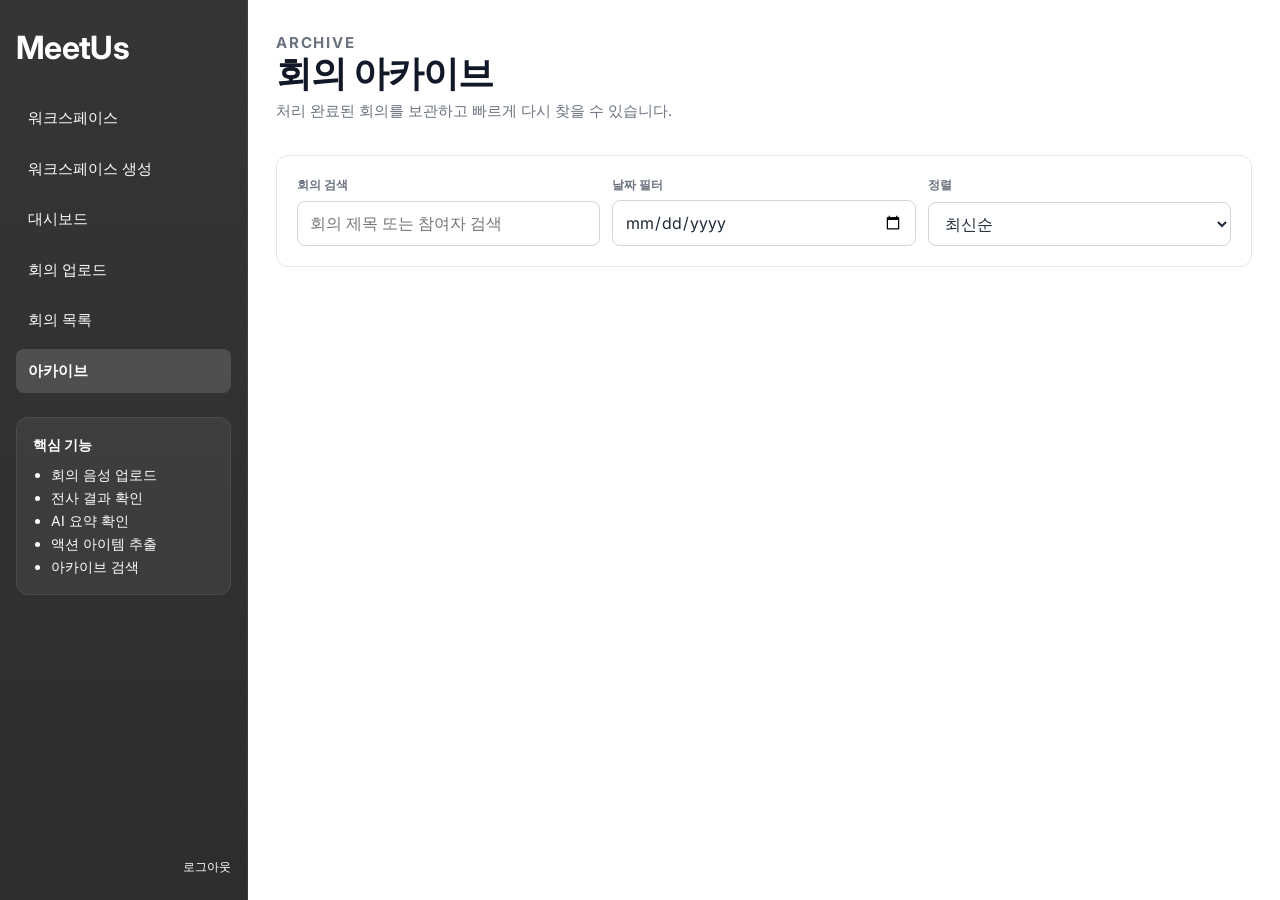
==== commit 85545773: "사이드바 통합" ====
--- a/frontend/archive.html
+++ b/frontend/archive.html
@@ -40,8 +40,6 @@
           <div class="topbar-actions">
             <span id="current-workspace" class="muted"></span>
             <span id="current-user" class="muted"></span>
-            <a class="btn" href="./workspaces.html">워크스페이스</a>
-            <a class="btn" href="./workspaces.html?modal=create">워크스페이스 생성</a>
           </div>
         </header>
 
@@ -71,6 +69,7 @@
       </section>
     </main>
 
+    <script src="./sidebar.js"></script>
     <script src="./mobile-nav.js"></script>
     <script src="./runtime-config.js"></script>
     <script type="module" src="./pages/archivePage.js"></script>
